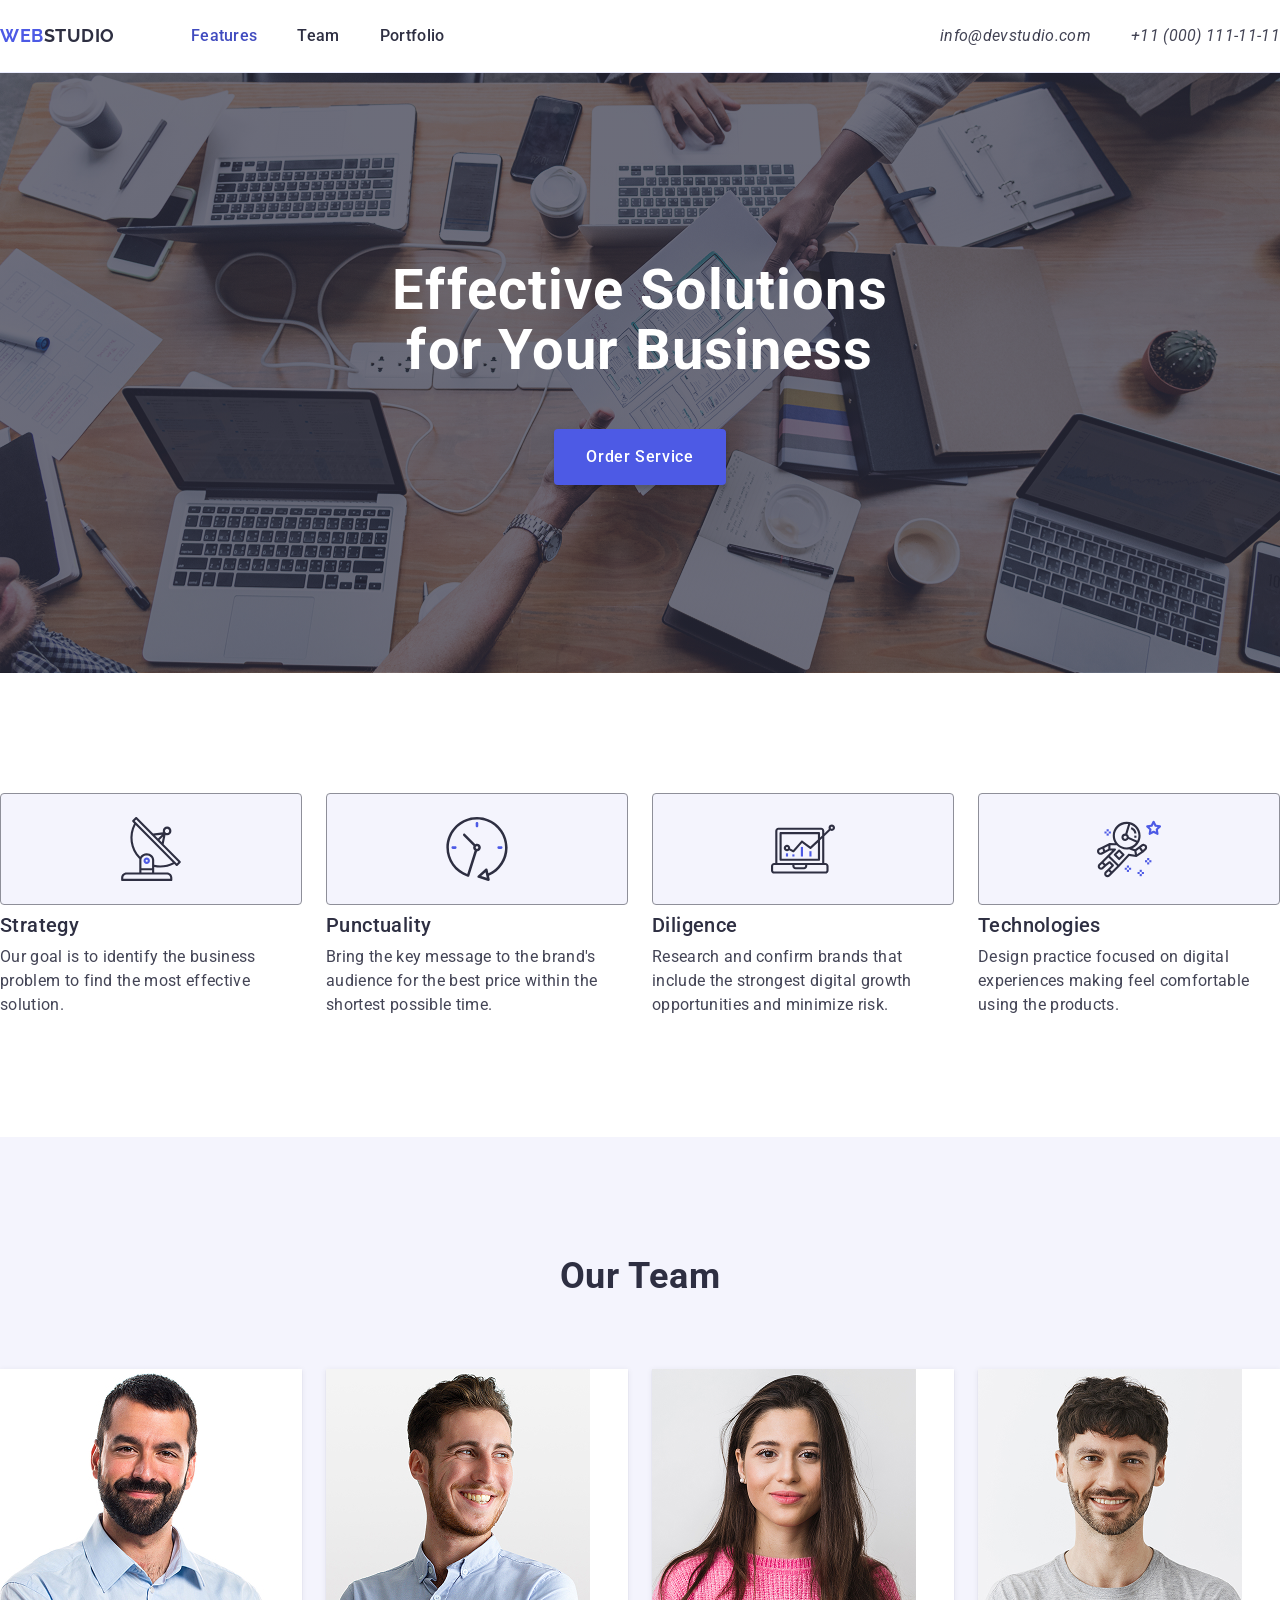
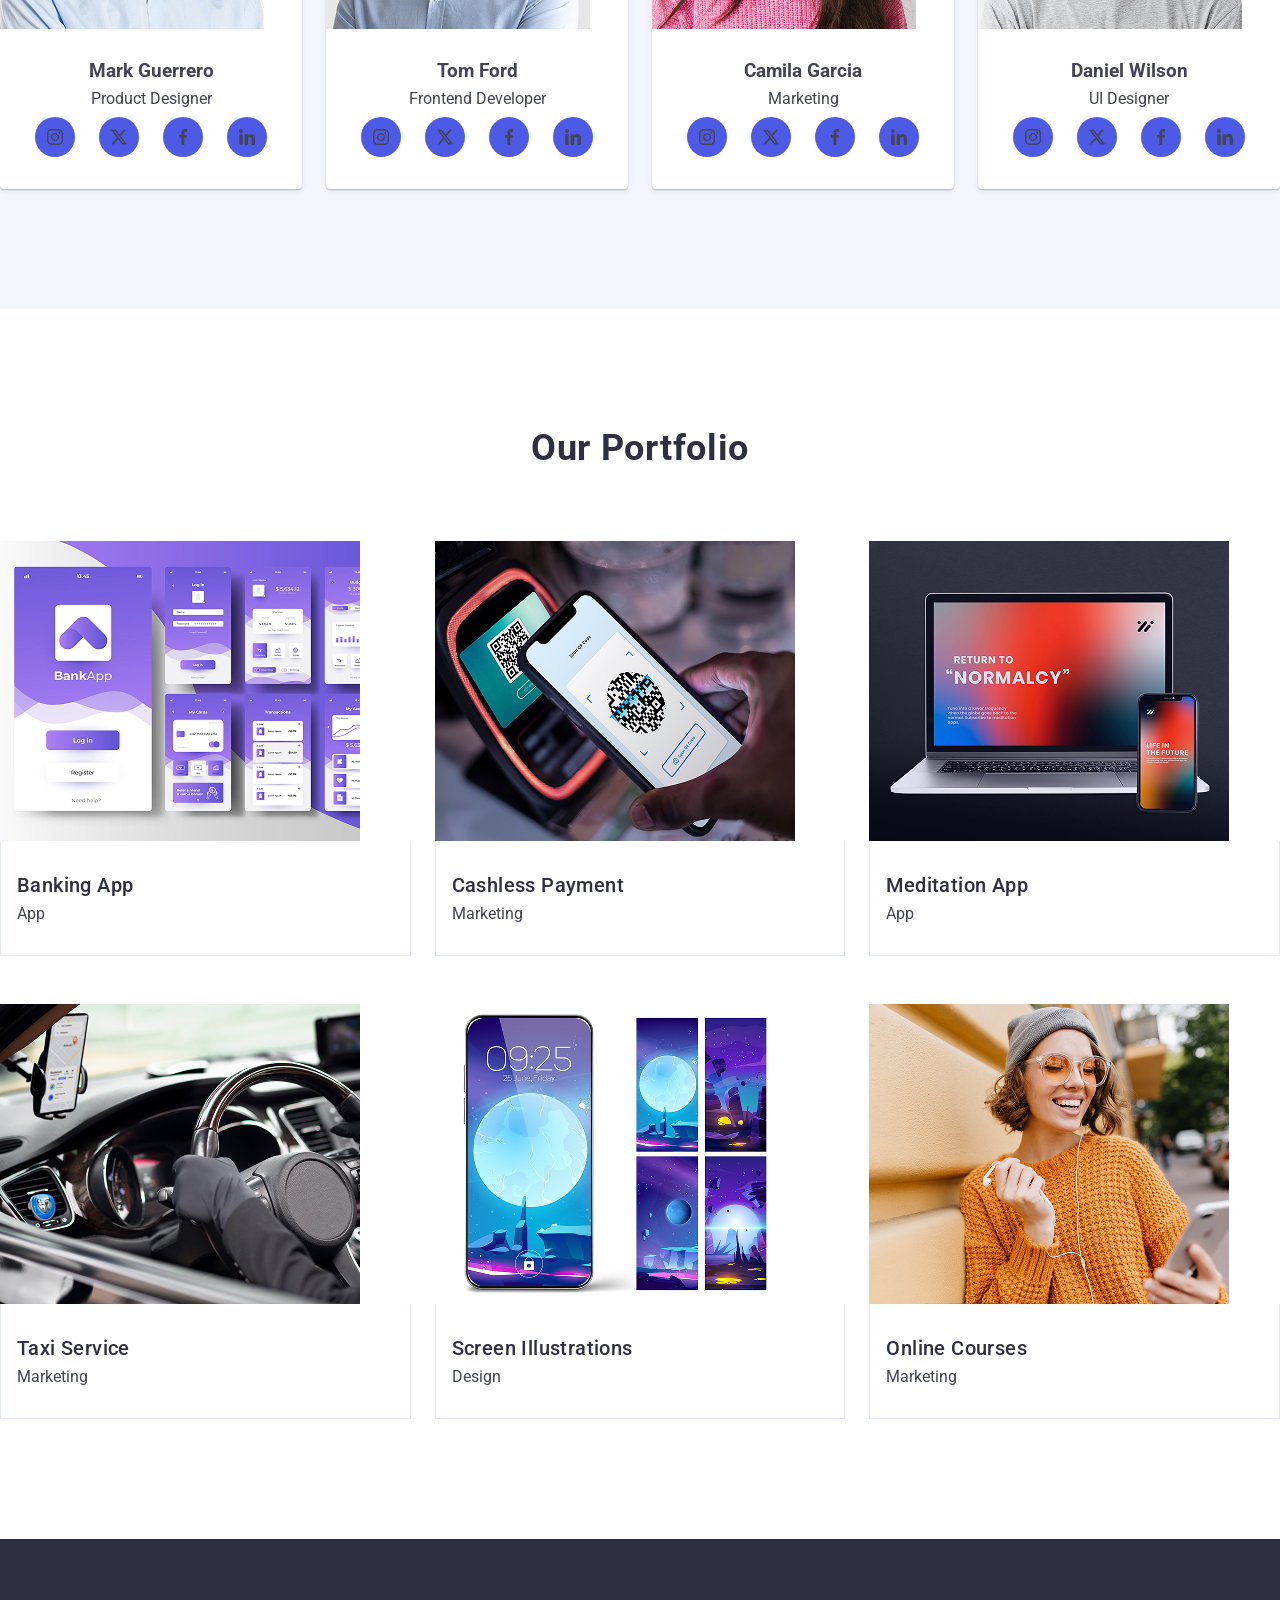
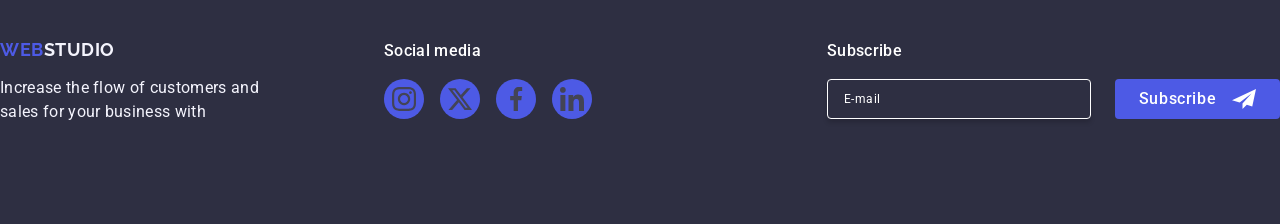
==== OneDrive/Документи/goit-markup-hw-06/index.html @ 7314de72 "hw-06 completed" ====
<!doctype html>
<html lang="en">
  <head>
    <meta charset="UTF-8" />
    <meta name="viewport" content="width=device-width, initial-scale=1.0" />
    <title>WebStudio</title>

    <link
      rel="stylesheet"
      href="https://cdnjs.cloudflare.com/ajax/libs/modern-normalize/2.0.0/modern-normalize.min.css"
    />

    <link rel="preconnect" href="https://fonts.googleapis.com" />
    <link rel="preconnect" href="https://fonts.gstatic.com" crossorigin />
    <link
      href="https://fonts.googleapis.com/css2?family=Raleway:wght@700&family=Roboto:wght@400;500;700&display=swap"
      rel="stylesheet"
    />

    <link rel="stylesheet" href="./css/main.css" />
  </head>
  <body>
    <!-- HEADER -->
    <header id="header" class="header">
      <div class="header-container container">
        <a href="./index.html" class="logo">
          <span class="logo-web">WEB</span>STUDIO
        </a>
        <nav class="header-nav">
          <ul class="nav-list">
            <li><a href="./index.html" class="nav-link active">Features</a></li>
            <li><a href="" class="nav-link">Team</a></li>
            <li><a href="" class="nav-link">Portfolio</a></li>
          </ul>
        </nav>
        <address class="header-address">
          <ul class="address-list">
            <li>
              <a href="mailto:info@devstudio.com" class="address-link"
                >info@devstudio.com</a
              >
            </li>
            <li>
              <a href="tel:+110001111111" class="address-link"
                >+11 (000) 111-11-11</a
              >
            </li>
          </ul>
        </address>
      </div>
    </header>

    <main>
      <!-- HERO -->
      <section id="hero" class="hero">
        <div class="container">
          <h1 class="hero-title">Effective Solutions for Your Business</h1>
          <button type="button" class="hero-btn">Order Service</button>
        </div>
      </section>

      <!-- FEATURES -->
      <section id="features" class="features">
        <div class="container">
          <h2 class="sr-only">Our Features</h2>
          <ul class="features-list">
            <li class="features-item">
              <div class="features-icon-container">
                <svg class="features-icon" width="64" height="64">
                  <use href="./images/icons.svg#antena"></use>
                </svg>
              </div>
              <h3 class="features-subtitle">Strategy</h3>
              <p class="features-text">
                Our goal is to identify the business problem to find the most
                effective solution.
              </p>
            </li>
            <li class="features-item">
              <div class="features-icon-container">
                <svg class="features-icon" width="64" height="64">
                  <use href="./images/icons.svg#clock"></use>
                </svg>
              </div>
              <h3 class="features-subtitle">Punctuality</h3>
              <p class="features-text">
                Bring the key message to the brand's audience for the best price
                within the shortest possible time.
              </p>
            </li>
            <li class="features-item">
              <div class="features-icon-container">
                <svg class="features-icon" width="64" height="64">
                  <use href="./images/icons.svg#diagram"></use>
                </svg>
              </div>
              <h3 class="features-subtitle">Diligence</h3>
              <p class="features-text">
                Research and confirm brands that include the strongest digital
                growth opportunities and minimize risk.
              </p>
            </li>
            <li class="features-item">
              <div class="features-icon-container">
                <svg class="features-icon" width="64" height="64">
                  <use href="./images/icons.svg#astronaut"></use>
                </svg>
              </div>
              <h3 class="features-subtitle">Technologies</h3>
              <p class="features-text">
                Design practice focused on digital experiences making feel
                comfortable using the products.
              </p>
            </li>
          </ul>
        </div>
      </section>

      <!-- TEAM -->
      <section id="team" class="team">
        <div class="container">
          <h2 class="team-title">Our Team</h2>
          <ul class="team-list">
            <li class="team-item">
              <img src="./images/team-1.jpg" alt="Mark Guerrero" width="264" />
              <div class="card-content">
                <h3 class="team-member">Mark Guerrero</h3>
                <p class="team-role">Product Designer</p>
                <ul class="team-social-list">
                  <li class="team-social-item">
                    <a href="" class="team-social-link">
                      <svg class="team-social-icon" width="16" height="16">
                        <use href="./images/icons.svg#instagram"></use>
                      </svg>
                    </a>
                  </li>
                  <li class="team-social-item">
                    <a href="" class="team-social-link">
                      <svg class="team-social-icon" width="16" height="16">
                        <use href="./images/icons.svg#twitter"></use>
                      </svg>
                    </a>
                  </li>
                  <li class="team-social-item">
                    <a href="" class="team-social-link">
                      <svg class="team-social-icon" width="16" height="16">
                        <use href="./images/icons.svg#facebook"></use>
                      </svg>
                    </a>
                  </li>
                  <li class="team-social-item">
                    <a href="" class="team-social-link">
                      <svg class="team-social-icon" width="16" height="16">
                        <use href="./images/icons.svg#linkedin"></use>
                      </svg>
                    </a>
                  </li>
                </ul>
              </div>
            </li>
            <li class="team-item">
              <img src="./images/team-2.jpg" alt="Tom Ford" width="264" />
              <div class="card-content">
                <h3 class="team-member">Tom Ford</h3>
                <p class="team-role">Frontend Developer</p>
                <ul class="team-social-list">
                  <li class="team-social-item">
                    <a href="" class="team-social-link">
                      <svg class="team-social-icon" width="16" height="16">
                        <use href="./images/icons.svg#instagram"></use>
                      </svg>
                    </a>
                  </li>
                  <li class="team-social-item">
                    <a href="" class="team-social-link">
                      <svg class="team-social-icon" width="16" height="16">
                        <use href="./images/icons.svg#twitter"></use>
                      </svg>
                    </a>
                  </li>
                  <li class="team-social-item">
                    <a href="" class="team-social-link">
                      <svg class="team-social-icon" width="16" height="16">
                        <use href="./images/icons.svg#facebook"></use>
                      </svg>
                    </a>
                  </li>
                  <li class="team-social-item">
                    <a href="" class="team-social-link">
                      <svg class="team-social-icon" width="16" height="16">
                        <use href="./images/icons.svg#linkedin"></use>
                      </svg>
                    </a>
                  </li>
                </ul>
              </div>
            </li>
            <li class="team-item">
              <img src="./images/team-3.jpg" alt="Camila Garcia" width="264" />
              <div class="card-content">
                <h3 class="team-member">Camila Garcia</h3>
                <p class="team-role">Marketing</p>
                <ul class="team-social-list">
                  <li class="team-social-item">
                    <a href="" class="team-social-link">
                      <svg class="team-social-icon" width="16" height="16">
                        <use href="./images/icons.svg#instagram"></use>
                      </svg>
                    </a>
                  </li>
                  <li class="team-social-item">
                    <a href="" class="team-social-link">
                      <svg class="team-social-icon" width="16" height="16">
                        <use href="./images/icons.svg#twitter"></use>
                      </svg>
                    </a>
                  </li>
                  <li class="team-social-item">
                    <a href="" class="team-social-link">
                      <svg class="team-social-icon" width="16" height="16">
                        <use href="./images/icons.svg#facebook"></use>
                      </svg>
                    </a>
                  </li>
                  <li class="team-social-item">
                    <a href="" class="team-social-link">
                      <svg class="team-social-icon" width="16" height="16">
                        <use href="./images/icons.svg#linkedin"></use>
                      </svg>
                    </a>
                  </li>
                </ul>
              </div>
            </li>
            <li class="team-item">
              <img src="./images/team-4.jpg" alt="Daniel Wilson" width="264" />
              <div class="card-content">
                <h3 class="team-member">Daniel Wilson</h3>
                <p class="team-role">UI Designer</p>
                <ul class="team-social-list">
                  <li class="team-social-item">
                    <a href="" class="team-social-link">
                      <svg class="team-social-icon" width="16" height="16">
                        <use href="./images/icons.svg#instagram"></use>
                      </svg>
                    </a>
                  </li>
                  <li class="team-social-item">
                    <a href="" class="team-social-link">
                      <svg class="team-social-icon" width="16" height="16">
                        <use href="./images/icons.svg#twitter"></use>
                      </svg>
                    </a>
                  </li>
                  <li class="team-social-item">
                    <a href="" class="team-social-link">
                      <svg class="team-social-icon" width="16" height="16">
                        <use href="./images/icons.svg#facebook"></use>
                      </svg>
                    </a>
                  </li>
                  <li class="team-social-item">
                    <a href="" class="team-social-link">
                      <svg class="team-social-icon" width="16" height="16">
                        <use href="./images/icons.svg#linkedin"></use>
                      </svg>
                    </a>
                  </li>
                </ul>
              </div>
            </li>
          </ul>
        </div>
      </section>

      <!-- PORTFOLIO -->
      <section id="portfolio" class="portfolio">
        <div class="container">
          <h2 class="portfolio-title">Our Portfolio</h2>
          <ul class="portfolio-list">
            <li class="portfolio-item">
              <a href="" class="portfolio-link">
                <div class="portfolio-cover-wrap">
                  <img
                    src="./images/portfolio-1.jpg"
                    alt="Banking App"
                    width="360"
                    height="300"
                  />
                  <p class="portfolio-cover-text">
                    14 Stylish and User-Friendly App Design Concepts · Task
                    Manager App · Calorie Tracker App · Exotic Fruit Ecommerce
                    App · Cloud Storage App
                  </p>
                </div>
                <div class="portfolio-card-content">
                  <h3 class="portfolio-subtitle">Banking App</h3>
                  <p class="portfolio-type">App</p>
                </div>
              </a>
            </li>
            <li class="portfolio-item">
              <a href="" class="portfolio-link">
                <div class="portfolio-cover-wrap">
                  <img
                    src="./images/portfolio-2.jpg"
                    alt="Cashless Payment"
                    width="360"
                    height="300"
                  />
                  <p class="portfolio-cover-text">
                    14 Stylish and User-Friendly App Design Concepts · Task
                    Manager App · Calorie Tracker App · Exotic Fruit Ecommerce
                    App · Cloud Storage App
                  </p>
                </div>
                <div class="portfolio-card-content">
                  <h3 class="portfolio-subtitle">Cashless Payment</h3>
                  <p class="portfolio-type">Marketing</p>
                </div>
              </a>
            </li>
            <li class="portfolio-item">
              <a href="" class="portfolio-link">
                <div class="portfolio-cover-wrap">
                  <img
                    src="./images/portfolio-3.jpg"
                    alt="Meditation App"
                    width="360"
                    height="300"
                  />
                  <p class="portfolio-cover-text">
                    14 Stylish and User-Friendly App Design Concepts · Task
                    Manager App · Calorie Tracker App · Exotic Fruit Ecommerce
                    App · Cloud Storage App
                  </p>
                </div>
                <div class="portfolio-card-content">
                  <h3 class="portfolio-subtitle">Meditation App</h3>
                  <p class="portfolio-type">App</p>
                </div>
              </a>
            </li>
            <li class="portfolio-item">
              <a href="" class="portfolio-link">
                <div class="portfolio-cover-wrap">
                  <img
                    src="./images/portfolio-4.jpg"
                    alt="Taxi Service"
                    width="360"
                    height="300"
                  />
                  <p class="portfolio-cover-text">
                    14 Stylish and User-Friendly App Design Concepts · Task
                    Manager App · Calorie Tracker App · Exotic Fruit Ecommerce
                    App · Cloud Storage App
                  </p>
                </div>
                <div class="portfolio-card-content">
                  <h3 class="portfolio-subtitle">Taxi Service</h3>
                  <p class="portfolio-type">Marketing</p>
                </div>
              </a>
            </li>
            <li class="portfolio-item">
              <a href="" class="portfolio-link">
                <div class="portfolio-cover-wrap">
                  <img
                    src="./images/portfolio-5.jpg"
                    alt="Screen Illustrations"
                    width="360"
                    height="300"
                  />
                  <p class="portfolio-cover-text">
                    14 Stylish and User-Friendly App Design Concepts · Task
                    Manager App · Calorie Tracker App · Exotic Fruit Ecommerce
                    App · Cloud Storage App
                  </p>
                </div>
                <div class="portfolio-card-content">
                  <h3 class="portfolio-subtitle">Screen Illustrations</h3>
                  <p class="portfolio-type">Design</p>
                </div>
              </a>
            </li>
            <li class="portfolio-item">
              <a href="" class="portfolio-link">
                <div class="portfolio-cover-wrap">
                  <img
                    src="./images/portfolio-6.jpg"
                    alt="Online Courses"
                    width="360"
                    height="300"
                  />
                  <p class="portfolio-cover-text">
                    14 Stylish and User-Friendly App Design Concepts · Task
                    Manager App · Calorie Tracker App · Exotic Fruit Ecommerce
                    App · Cloud Storage App
                  </p>
                </div>
                <div class="portfolio-card-content">
                  <h3 class="portfolio-subtitle">Online Courses</h3>
                  <p class="portfolio-type">Marketing</p>
                </div>
              </a>
            </li>
          </ul>
        </div>
      </section>
    </main>

    <!-- FOOTER -->
    <footer id="footer" class="footer">
      <div class="container footer-container">
        <div class="footer-info">
          <a href="./index.html" class="logo footer-logo">
            <span class="logo-web">WEB</span>STUDIO
          </a>
          <p class="footer-text">
            Increase the flow of customers and sales for your business with
          </p>
        </div>
        <div class="footer-social">
          <p class="footer-social-text">Social media</p>
          <ul class="footer-social-list">
            <li class="footer-social-item">
              <a href="#modal" class="footer-social-link" data-modal-open>
                <svg class="footer-social-icon" width="24" height="24">
                  <use href="./images/icons.svg#instagram"></use>
                </svg>
              </a>
            </li>
            <li class="footer-social-item">
              <a href="#modal" class="footer-social-link" data-modal-open>
                <svg class="footer-social-icon" width="24" height="24">
                  <use href="./images/icons.svg#twitter"></use>
                </svg>
              </a>
            </li>
            <li class="footer-social-item">
              <a href="#modal" class="footer-social-link" data-modal-open>
                <svg class="footer-social-icon" width="24" height="24">
                  <use href="./images/icons.svg#facebook"></use>
                </svg>
              </a>
            </li>
            <li class="footer-social-item">
              <a href="#modal" class="footer-social-link" data-modal-open>
                <svg class="footer-social-icon" width="24" height="24">
                  <use href="./images/icons.svg#linkedin"></use>
                </svg>
              </a>
            </li>
          </ul>
        </div>
        <div class="footer-subscribe">
          <p class="footer-subscribe-title">Subscribe</p>
          <form class="footer-form">
            <label class="footer-label">
              <input
                type="email"
                name="footer-email"
                class="footer-input"
                placeholder="E-mail"
                required
              />
            </label>
            <button type="submit" class="footer-submit-btn">
              Subscribe
              <svg class="footer-btn-icon" width="24" height="24">
                <use href="./images/icons.svg#icon-subscribe"></use>
              </svg>
            </button>
          </form>
        </div>
      </div>
    </footer>

    <div class="backdrop" id="modal" data-modal>
      <div class="modal">
        <button type="button" class="modal-close-btn" data-modal-close>
          <svg class="modal-close-icon" width="8" height="8">
            <use href="./images/icons.svg#icon-close"></use>
          </svg>
        </button>

        <p class="modal-title">Leave your contacts and we will call you back</p>

        <form class="modal-form">
          <div class="modal-field">
            <label for="user-name" class="modal-label">Name</label>
            <div class="modal-input-wrap">
              <input
                type="text"
                name="user-name"
                id="user-name"
                class="modal-input"
                required
              />
              <svg class="modal-icon" width="18" height="24">
                <use href="./images/icons.svg#icon-person"></use>
              </svg>
            </div>
          </div>

          <div class="modal-field">
            <label for="user-phone" class="modal-label">Phone</label>
            <div class="modal-input-wrap">
              <input
                type="tel"
                name="user-phone"
                id="user-phone"
                class="modal-input"
                required
              />
              <svg class="modal-icon" width="18" height="24">
                <use href="./images/icons.svg#icon-phone"></use>
              </svg>
            </div>
          </div>

          <div class="modal-field">
            <label for="user-email" class="modal-label">Email</label>
            <div class="modal-input-wrap">
              <input
                type="email"
                name="user-email"
                id="user-email"
                class="modal-input"
                required
              />
              <svg class="modal-icon" width="18" height="24">
                <use href="./images/icons.svg#icon-email"></use>
              </svg>
            </div>
          </div>

          <div class="modal-field modal-comment-field">
            <label for="user-comment" class="modal-label">Comment</label>
            <textarea
              name="user-comment"
              id="user-comment"
              placeholder="Text input"
              class="modal-textarea"
            ></textarea>
          </div>

          <div class="modal-field checkbox-field">
            <input
              type="checkbox"
              name="privacy"
              value="true"
              id="user-privacy"
              class="modal-checkbox visually-hidden"
              required
            />
            <label for="user-privacy" class="check-text">
              <span class="custom-checkbox">
                <svg class="checbox-icon" width="10" height="8">
                  <use href="./images/icons.svg#icon-send"></use>
                </svg>
              </span>
              I accept the terms and conditions of the
              <a href="#">Privacy Policy</a>
            </label>
          </div>

          <button type="submit" class="modal-submit-btn">Send</button>
        </form>
      </div>
    </div>
  </body>
</html>
---- OneDrive/Документи/goit-markup-hw-06/css/main.css ----
@import './common.css';
@import './header.css';
@import './hero.css';
@import './features.css';
@import './team.css';
@import './portfolio.css';
@import './footer.css';
@import './modal.css';
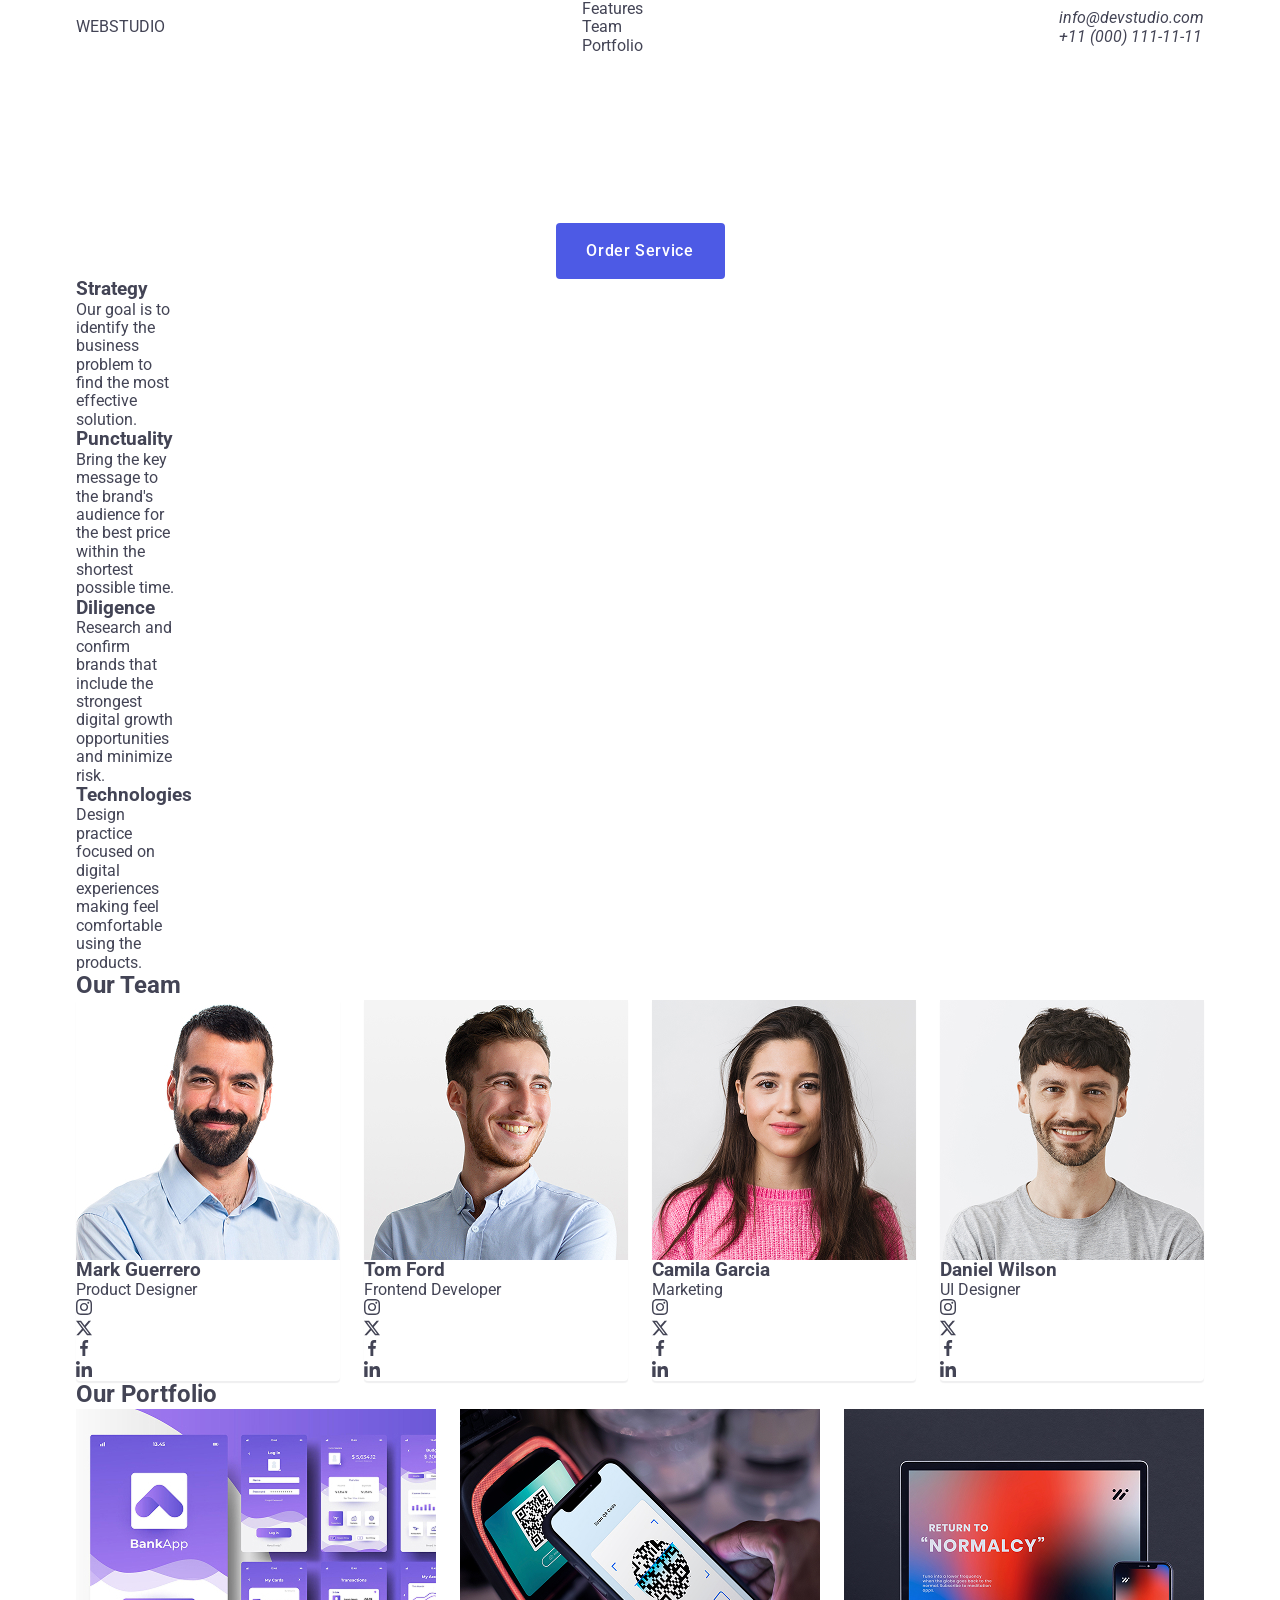
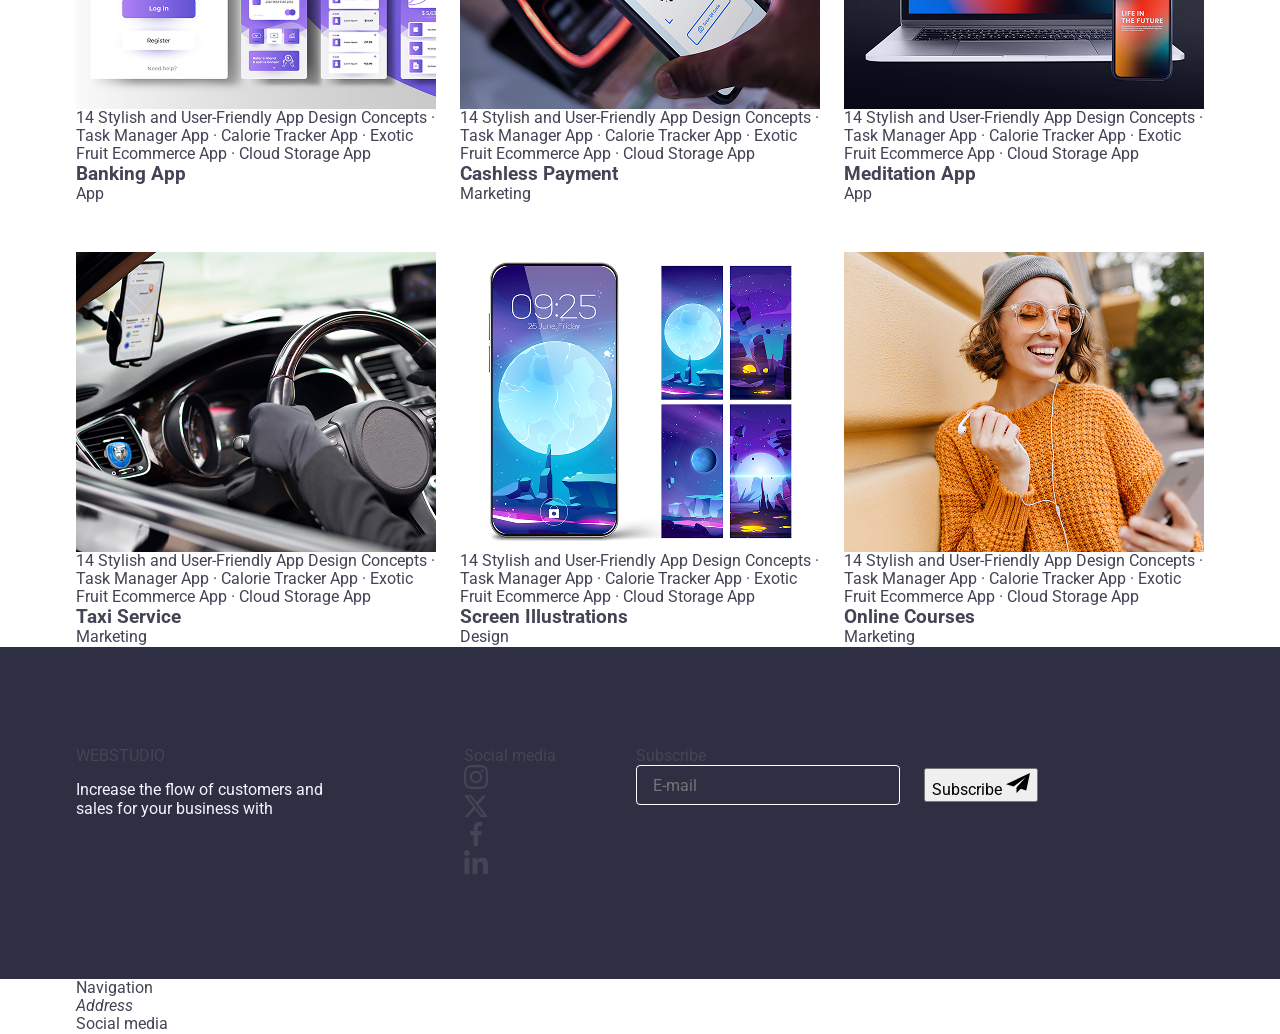
==== commit 35af818b: "ftfytdyau" ====
--- a/OneDrive/Документи/goit-markup-hw-06/index.html
+++ b/OneDrive/Документи/goit-markup-hw-06/index.html
@@ -476,7 +476,7 @@
       </div>
     </footer>
 
-    <div class="backdrop" id="modal" data-modal>
+    <div class="backdrop hide" id="modal" data-modal>
       <div class="modal">
         <button type="button" class="modal-close-btn" data-modal-close>
           <svg class="modal-close-icon" width="8" height="8">
@@ -569,5 +569,11 @@
         </form>
       </div>
     </div>
+    <div id="mobile-menu" class="mobile-menu">
+      <div class="container mobile-container">
+        <nav>Navigation</nav>
+        <address>Address</address>
+        <div>Social media</div>
+    </div>
   </body>
 </html>
